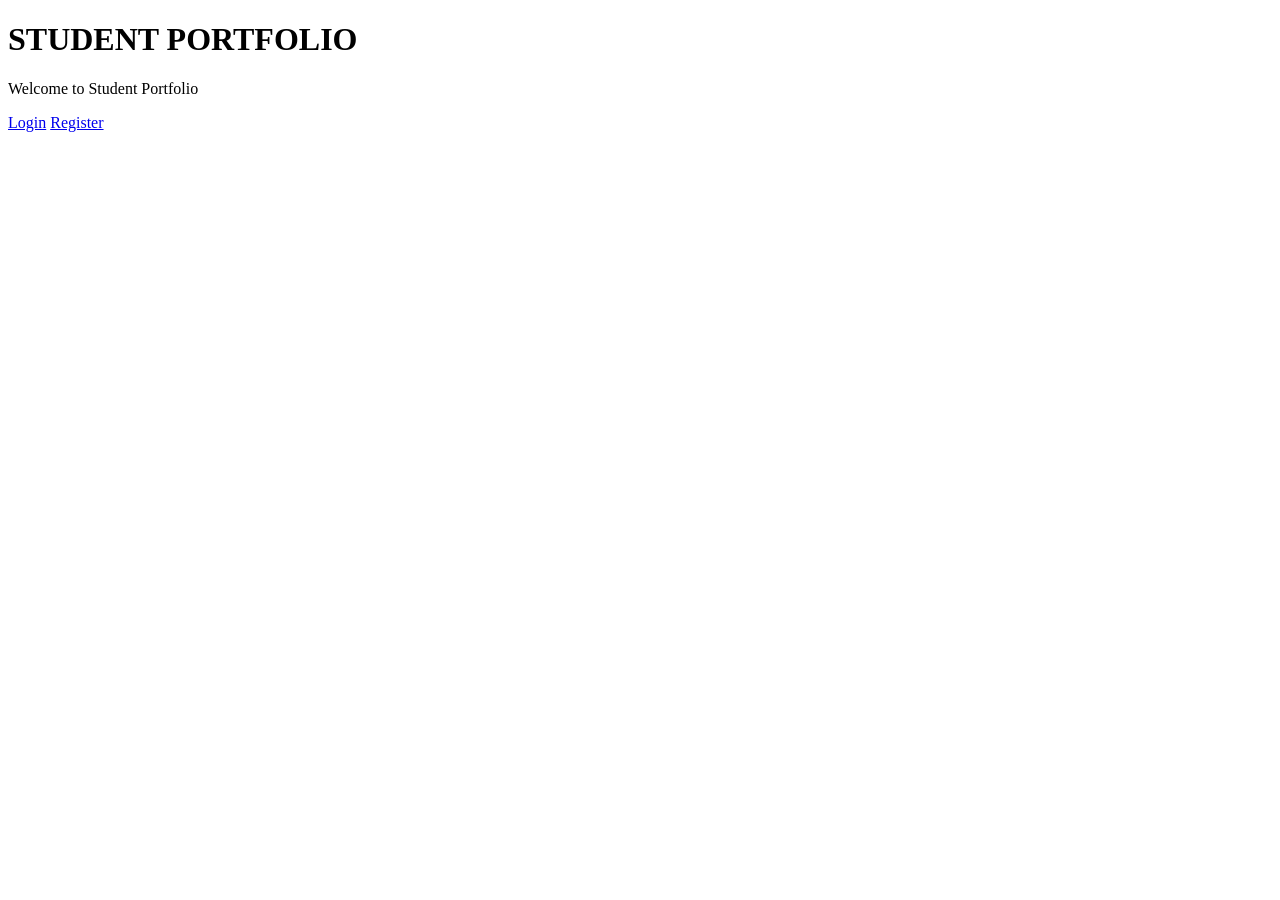
==== index.html @ c260e594 "Add initial project files including HTML structure, CSS styles, and JavaScript for form handling" ====
<!doctype html>
<html lang="en">
  <head>
    <meta charset="UTF-8">
    <meta name="viewport" content="width=device-width,initial-scale=1.0">
    <title>Student Portfolio</title>
  </head>
  <body class="home-page">
    <main class="home-card">
      <h1>STUDENT PORTFOLIO</h1>
      <p>Welcome to Student Portfolio</p>
      <div class="home-actions">
        <a class="button" href="pages/login.html">Login</a>
        <a class="button" href="pages/register.html">Register</a>
      </div>
    </main>
  </body>
</html>
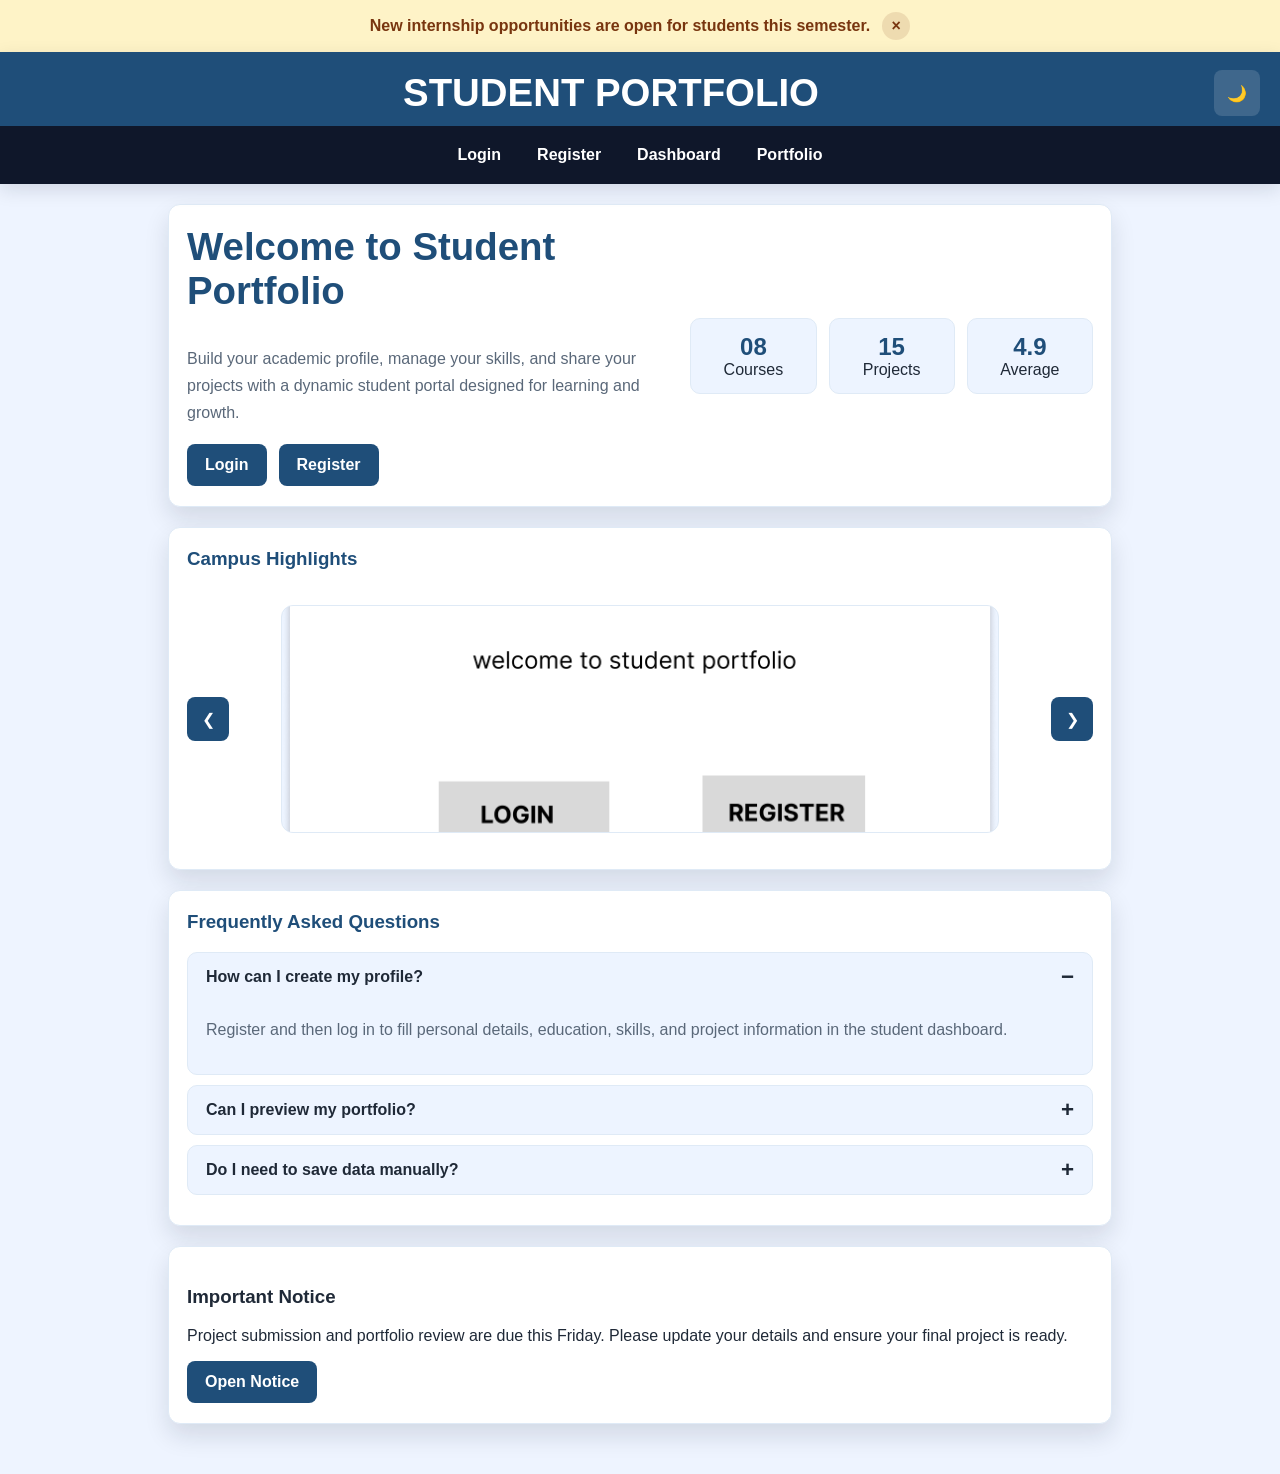
==== commit caa06335: "Implement Practical 4" ====
--- a/index.html
+++ b/index.html
@@ -3,16 +3,112 @@
   <head>
     <meta charset="UTF-8">
     <meta name="viewport" content="width=device-width,initial-scale=1.0">
+    <link rel="stylesheet" href="css/index.css">
     <title>Student Portfolio</title>
+    <script src="js/app.js" defer></script>
   </head>
   <body class="home-page">
-    <main class="home-card">
-      <h1>STUDENT PORTFOLIO</h1>
-      <p>Welcome to Student Portfolio</p>
-      <div class="home-actions">
-        <a class="button" href="pages/login.html">Login</a>
-        <a class="button" href="pages/register.html">Register</a>
+    <div class="notification-banner" id="notificationBanner" role="status" aria-live="polite">
+      <span>New internship opportunities are open for students this semester.</span>
+      <button class="dismiss-btn" type="button" aria-label="Dismiss notification">×</button>
+    </div>
+
+    <header class="landing-header">
+      <div class="header-row">
+        <button class="hamburger" id="menuToggle" aria-label="Toggle navigation" aria-expanded="false" type="button">
+          <span></span><span></span><span></span>
+        </button>
+        <h1>STUDENT PORTFOLIO</h1>
+        <button class="theme-toggle" id="themeToggle" type="button" aria-label="Switch to dark mode">🌙</button>
       </div>
+
+      <nav class="main-nav" id="mainNav" aria-label="Main navigation">
+        <a href="pages/login.html">Login</a>
+        <a href="pages/register.html">Register</a>
+        <a href="pages/dashboard.html">Dashboard</a>
+        <a href="pages/portfolio.html">Portfolio</a>
+      </nav>
+    </header>
+
+    <main class="home-layout">
+      <section class="card home-hero">
+        <div>
+          <h2>Welcome to Student Portfolio</h2>
+          <p>Build your academic profile, manage your skills, and share your projects with a dynamic student portal designed for learning and growth.</p>
+          <div class="home-actions">
+            <a class="button" href="pages/login.html">Login</a>
+            <a class="button" href="pages/register.html">Register</a>
+          </div>
+        </div>
+
+        <div class="stat-grid">
+          <div class="stat"><strong>08</strong>Courses</div>
+          <div class="stat"><strong>15</strong>Projects</div>
+          <div class="stat"><strong>4.9</strong>Average</div>
+        </div>
+      </section>
+
+      <section class="card slider-section" aria-label="Portfolio highlights">
+        <h3>Campus Highlights</h3>
+        <div class="slider">
+          <button class="slider-btn prev" type="button" aria-label="Previous slide">❮</button>
+          <div class="slides">
+            <figure class="slide active">
+              <img src="images/Frame 1.png" alt="Students in coding lab">
+              <figcaption>Hands-on coding practice</figcaption>
+            </figure>
+            <figure class="slide">
+              <img src="images/frame 3.png" alt="Project presentations">
+              <figcaption>Presentation and teamwork</figcaption>
+            </figure>
+            <figure class="slide">
+              <img src="images/frame 6.png" alt="Workshop session">
+              <figcaption>Workshops and seminars</figcaption>
+            </figure>
+          </div>
+          <button class="slider-btn next" type="button" aria-label="Next slide">❯</button>
+        </div>
+      </section>
+
+      <section class="card faq-section">
+        <h3>Frequently Asked Questions</h3>
+
+        <div class="faq-item active">
+          <button class="faq-question" type="button" aria-expanded="true">How can I create my profile?</button>
+          <div class="faq-answer">
+            <p>Register and then log in to fill personal details, education, skills, and project information in the student dashboard.</p>
+          </div>
+        </div>
+
+        <div class="faq-item">
+          <button class="faq-question" type="button" aria-expanded="false">Can I preview my portfolio?</button>
+          <div class="faq-answer">
+            <p>Yes. After saving your details, use the portfolio page to view the final student profile and project summary.</p>
+          </div>
+        </div>
+
+        <div class="faq-item">
+          <button class="faq-question" type="button" aria-expanded="false">Do I need to save data manually?</button>
+          <div class="faq-answer">
+            <p>No. The application stores your form details in localStorage, so your information remains available when you revisit the website.</p>
+          </div>
+        </div>
+      </section>
+
+      <section class="card">
+        <h3>Important Notice</h3>
+        <p>Project submission and portfolio review are due this Friday. Please update your details and ensure your final project is ready.</p>
+        <button class="primary-btn" id="openModalBtn" type="button">Open Notice</button>
+      </section>
     </main>
+
+    <div class="modal-backdrop" id="studentModal" aria-hidden="true">
+      <div class="modal" role="dialog" aria-modal="true" aria-labelledby="modalTitle">
+        <button class="modal-close" id="closeModalBtn" type="button" aria-label="Close modal">×</button>
+        <h3 id="modalTitle">Portfolio Submission Notice</h3>
+        <p>Please complete all profile sections before the final portfolio review. Keep your resume, projects, and skills updated for a better presentation.</p>
+        <button class="primary-btn" type="button">Review Now</button>
+      </div>
+    </div>
   </body>
 </html>
--- a/css/index.css
+++ b/css/index.css
@@ -0,0 +1,323 @@
+:root {
+  --bg: #eef4ff;
+  --panel: #ffffff;
+  --panel-soft: #edf4ff;
+  --text: #1f2937;
+  --muted: #5a6879;
+  --primary: #1f4e79;
+  --nav: #0f172a;
+  --border: #dfeaf6;
+  --shadow: rgba(15,23,42,0.12);
+  --button: #1f4e79;
+  --button-text: #ffffff;
+}
+
+body.theme-dark {
+  --bg: #0b1220;
+  --panel: #0f1b2b;
+  --panel-soft: #162b3f;
+  --text: #edf3ff;
+  --muted: #c6d5ef;
+  --primary: #9ed0ff;
+  --nav: #0b1220;
+  --border: #2a3d5f;
+  --shadow: rgba(2,6,23,0.65);
+  --button: #9ed0ff;
+  --button-text: #061423;
+}
+
+* { box-sizing: border-box; }
+body {
+  margin: 0;
+  font-family: Arial, sans-serif;
+  background: var(--bg);
+  color: var(--text);
+  transition: background 0.25s ease, color 0.25s ease;
+}
+a { color: inherit; text-decoration: none; }
+button { font: inherit; }
+img { max-width: 100%; display: block; }
+
+.notification-banner {
+  display: flex;
+  align-items: center;
+  justify-content: center;
+  gap: 12px;
+  padding: 12px 18px;
+  background: #fef3c7;
+  color: #78350f;
+  font-weight: 600;
+  text-align: center;
+  transform: translateY(-110%);
+  transition: transform 0.25s ease;
+}
+.notification-banner.show { transform: translateY(0); }
+.dismiss-btn {
+  border: none;
+  background: rgba(120,53,15,0.12);
+  border-radius: 50%;
+  width: 28px;
+  height: 28px;
+  cursor: pointer;
+  color: inherit;
+}
+
+.landing-header {
+  background: var(--primary);
+  color: white;
+  position: sticky;
+  top: 0;
+  z-index: 20;
+  box-shadow: 0 6px 18px var(--shadow);
+}
+.header-row {
+  display: flex;
+  align-items: center;
+  justify-content: space-between;
+  gap: 12px;
+  padding: 18px 20px 10px;
+}
+.header-row h1 {
+  margin: 0;
+  text-align: center;
+  flex: 1;
+  font-size: clamp(1.6rem, 3vw, 2.5rem);
+}
+.hamburger,
+.theme-toggle {
+  width: 46px;
+  height: 46px;
+  border-radius: 8px;
+  border: none;
+  background: rgba(255,255,255,0.14);
+  color: white;
+  cursor: pointer;
+}
+.hamburger {
+  display: none;
+  flex-direction: column;
+  justify-content: center;
+  gap: 4px;
+  padding: 10px;
+}
+.hamburger span {
+  display: block;
+  width: 100%;
+  height: 3px;
+  background: white;
+  border-radius: 2px;
+}
+.main-nav {
+  display: flex;
+  justify-content: center;
+  flex-wrap: wrap;
+  gap: 12px;
+  background: var(--nav);
+  padding: 12px 14px;
+}
+.main-nav a {
+  color: white;
+  padding: 8px 12px;
+  border-radius: 999px;
+  font-weight: 600;
+}
+.main-nav a:hover,
+.main-nav a:focus-visible { background: rgba(255,255,255,0.12); outline: none; }
+
+.home-layout {
+  max-width: 980px;
+  margin: 0 auto;
+  padding: 20px 18px 30px;
+}
+.card {
+  background: var(--panel);
+  border: 1px solid var(--border);
+  border-radius: 12px;
+  padding: 20px 18px;
+  margin-bottom: 20px;
+  box-shadow: 0 12px 24px var(--shadow);
+}
+.home-hero {
+  display: grid;
+  grid-template-columns: 1.2fr 1fr;
+  gap: 20px;
+  align-items: center;
+}
+.home-hero h2 {
+  margin-top: 0;
+  color: var(--primary);
+  font-size: clamp(1.6rem, 3vw, 2.5rem);
+}
+.home-hero p {
+  color: var(--muted);
+  line-height: 1.7;
+}
+.home-actions {
+  display: flex;
+  gap: 12px;
+  flex-wrap: wrap;
+  margin-top: 18px;
+}
+.button,
+.primary-btn {
+  display: inline-flex;
+  align-items: center;
+  justify-content: center;
+  padding: 12px 18px;
+  border: none;
+  border-radius: 8px;
+  background: var(--button);
+  color: var(--button-text);
+  font-weight: 700;
+  cursor: pointer;
+}
+
+.stat-grid {
+  display: grid;
+  grid-template-columns: repeat(3, minmax(0, 1fr));
+  gap: 12px;
+}
+.stat {
+  background: var(--panel-soft);
+  border: 1px solid var(--border);
+  border-radius: 10px;
+  padding: 14px 12px;
+  text-align: center;
+}
+.stat strong {
+  display: block;
+  font-size: 1.5rem;
+  color: var(--primary);
+}
+
+.slider-section h3,
+.faq-section h3 {
+  margin-top: 0;
+  color: var(--primary);
+}
+.slider {
+  display: grid;
+  grid-template-columns: 42px 1fr 42px;
+  gap: 12px;
+  align-items: center;
+}
+.slides {
+  position: relative;
+  min-height: 260px;
+  overflow: hidden;
+}
+.slide {
+  display: none;
+  position: absolute;
+  inset: 0;
+  background: var(--panel-soft);
+  border: 1px solid var(--border);
+  border-radius: 12px;
+  overflow: hidden;
+}
+.slide.active { display: block; }
+.slide img {
+  width: 100%;
+  height: 230px;
+  object-fit: cover;
+}
+.slide figcaption {
+  padding: 10px 12px;
+  background: rgba(15,23,42,0.72);
+  color: white;
+}
+.slider-btn {
+  width: 100%;
+  height: 44px;
+  border: none;
+  border-radius: 8px;
+  background: var(--button);
+  color: var(--button-text);
+  cursor: pointer;
+}
+
+.faq-item {
+  background: var(--panel-soft);
+  border: 1px solid var(--border);
+  border-radius: 10px;
+  overflow: hidden;
+  margin-bottom: 10px;
+}
+.faq-question {
+  width: 100%;
+  padding: 15px 18px;
+  border: none;
+  background: transparent;
+  color: var(--text);
+  text-align: left;
+  font-weight: 700;
+  cursor: pointer;
+  position: relative;
+}
+.faq-question::after {
+  content: "+";
+  position: absolute;
+  right: 18px;
+  top: 50%;
+  transform: translateY(-50%);
+  font-size: 1.4rem;
+}
+.faq-item.active .faq-question::after { content: "−"; }
+.faq-answer {
+  display: none;
+  padding: 0 18px 16px;
+  color: var(--muted);
+  line-height: 1.6;
+}
+.faq-item.active .faq-answer { display: block; }
+
+.modal-backdrop {
+  position: fixed;
+  inset: 0;
+  display: none;
+  align-items: center;
+  justify-content: center;
+  padding: 20px;
+  background: rgba(15,23,42,0.7);
+  z-index: 100;
+}
+.modal-backdrop.open { display: flex; }
+.modal {
+  position: relative;
+  width: min(480px, 100%);
+  background: var(--panel);
+  color: var(--text);
+  border: 1px solid var(--border);
+  border-radius: 12px;
+  padding: 24px 20px 18px;
+  box-shadow: 0 18px 36px var(--shadow);
+}
+.modal-close {
+  position: absolute;
+  right: 12px;
+  top: 10px;
+  width: 32px;
+  height: 32px;
+  border: none;
+  background: transparent;
+  color: var(--text);
+  cursor: pointer;
+  font-size: 1.4rem;
+}
+
+@media (max-width: 700px) {
+  .hamburger { display: flex; }
+  .main-nav {
+    display: none;
+    flex-direction: column;
+    align-items: center;
+  }
+  .main-nav.open { display: flex; }
+  .home-hero,
+  .stat-grid {
+    grid-template-columns: 1fr;
+  }
+  .slider {
+    grid-template-columns: 1fr;
+  }
+}
